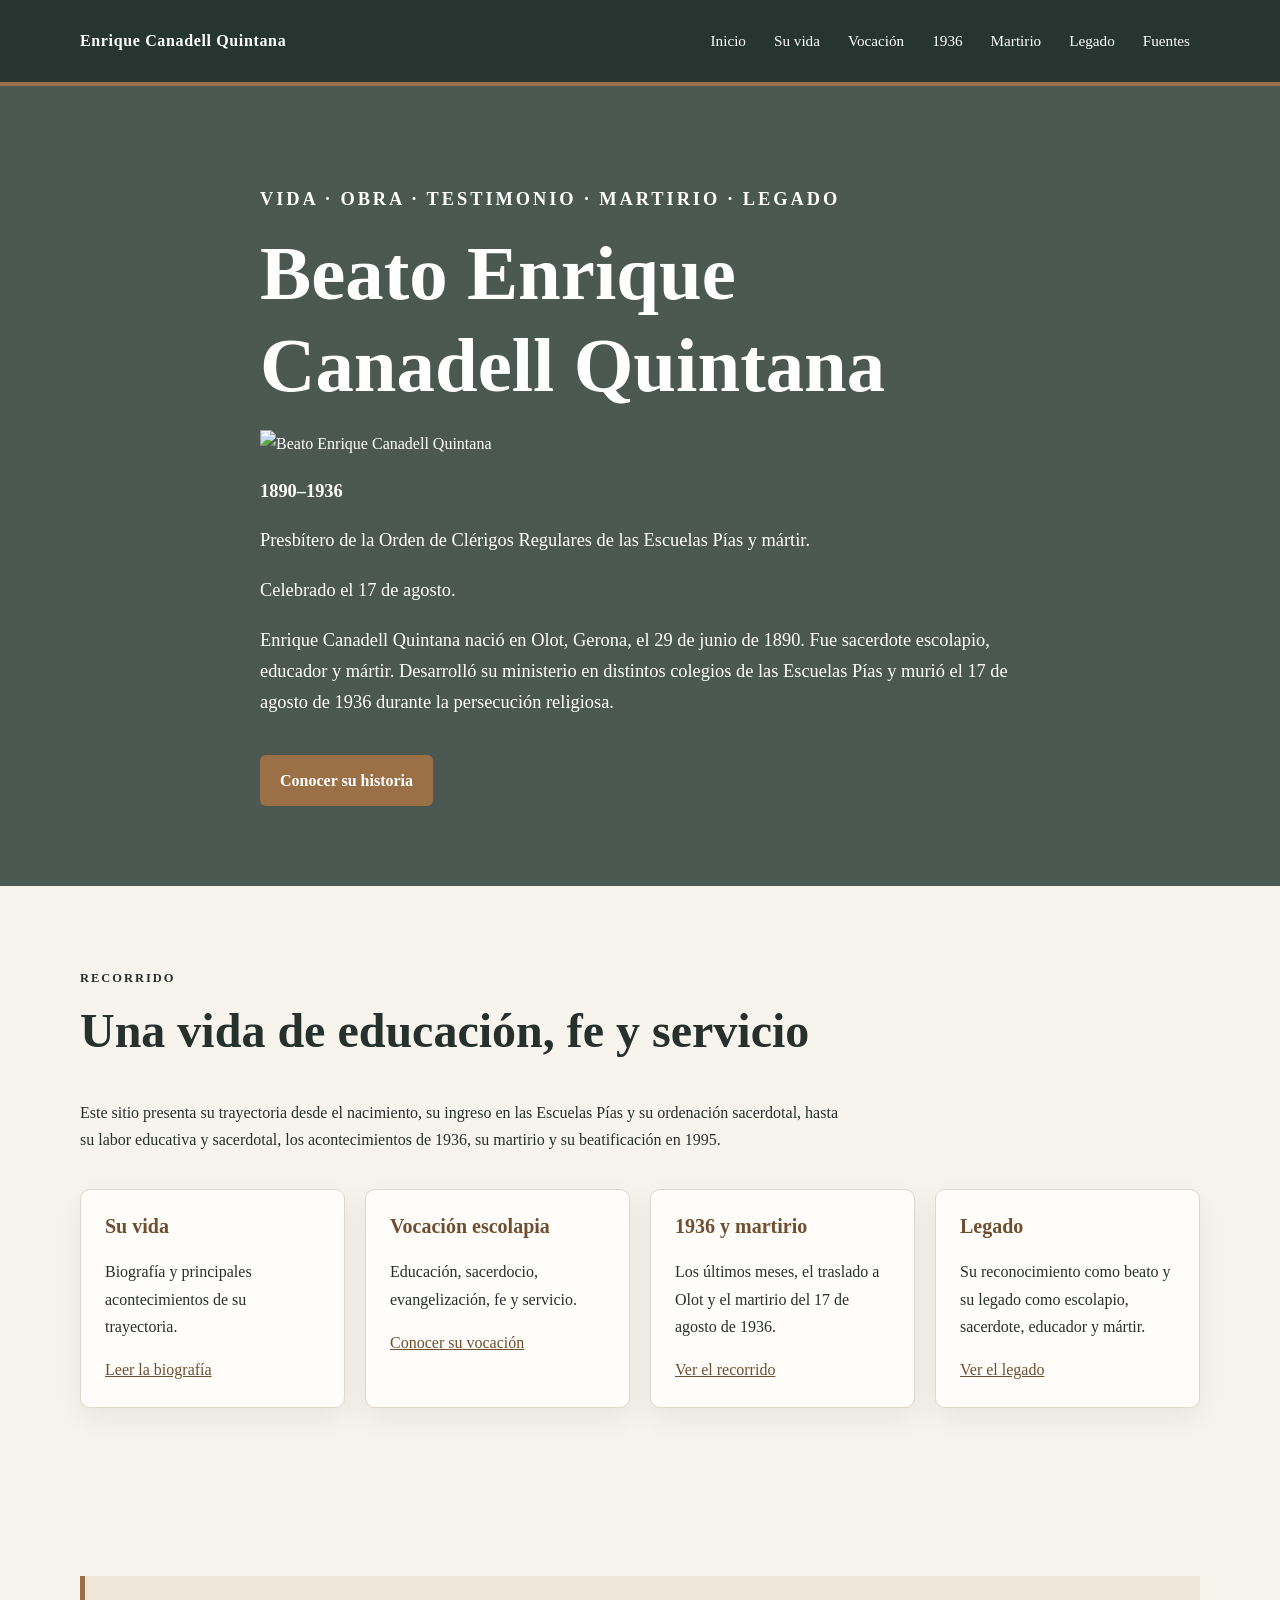
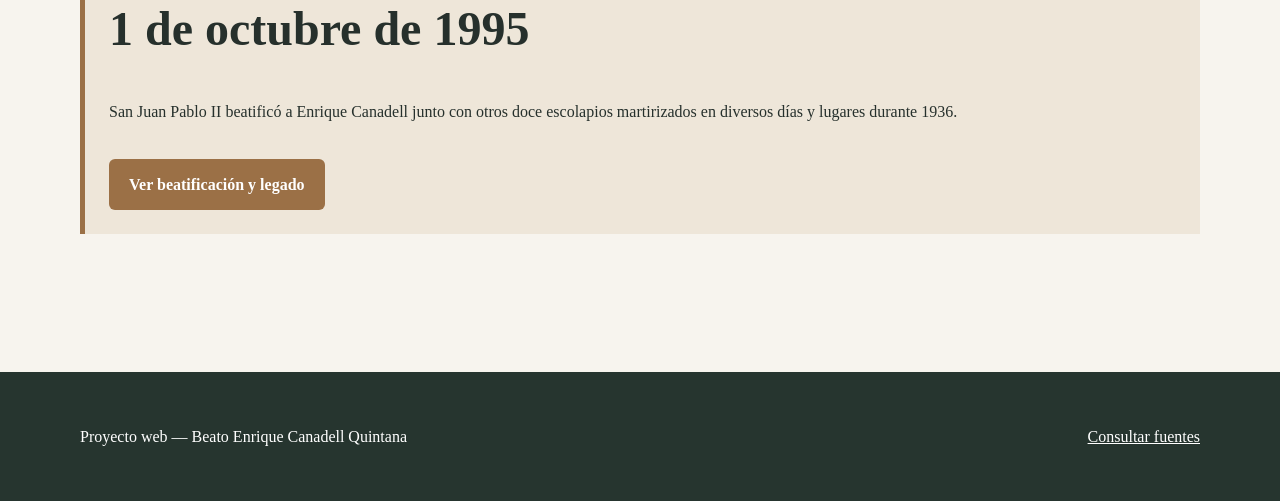
==== index.html @ 8f47cc41 "Update index.html" ====
<!DOCTYPE html>
<html lang="es">
<head>
    <meta charset="UTF-8">
    <meta name="viewport" content="width=device-width, initial-scale=1.0">
    <meta name="description" content="Proyecto web sobre el Beato Enrique Canadell Quintana.">
    <title>Inicio | Beato Enrique Canadell Quintana</title>
    <link rel="stylesheet" href="css/style.css">
</head>
<body>
    <a class="skip-link" href="#contenido">Saltar al contenido</a>
    <header class="site-header">
        <div class="container header-inner">
            <a class="logo" href="index.html">Enrique Canadell Quintana</a>
            <nav aria-label="Navegación principal">
                <ul class="nav-list">
                <li><a href="index.html">Inicio</a></li>
                <li><a href="pages/vida.html">Su vida</a></li>
                <li><a href="pages/vocacion.html">Vocación</a></li>
                <li><a href="pages/1936.html">1936</a></li>
                <li><a href="pages/martirio.html">Martirio</a></li>
                <li><a href="pages/legado.html">Legado</a></li>
                <li><a href="pages/fuentes.html">Fuentes</a></li>
                </ul>
            </nav>
        </div>
    </header>

    <main id="contenido">
        <section class="hero">
            <div class="container hero-content">
                <p class="eyebrow">Vida · Obra · Testimonio · Martirio · Legado</p>
                <h1>Beato Enrique Canadell Quintana</h1>
                <img src="inicio.jpeg" alt="Beato Enrique Canadell Quintana">
                <p><strong>1890–1936</strong></p>
                <p>Presbítero de la Orden de Clérigos Regulares de las Escuelas Pías y mártir.</p>
                <p>Celebrado el 17 de agosto.</p>
                <p>Enrique Canadell Quintana nació en Olot, Gerona, el 29 de junio de 1890. Fue sacerdote escolapio, educador y mártir. Desarrolló su ministerio en distintos colegios de las Escuelas Pías y murió el 17 de agosto de 1936 durante la persecución religiosa.</p>
                <a class="button" href="pages/vida.html">Conocer su historia</a>
            </div>
        </section>

        <section>
            <div class="container">
                <div class="section-intro">
                    <p class="eyebrow">Recorrido</p>
                    <h2>Una vida de educación, fe y servicio</h2>
                    <p>Este sitio presenta su trayectoria desde el nacimiento, su ingreso en las Escuelas Pías y su ordenación sacerdotal, hasta su labor educativa y sacerdotal, los acontecimientos de 1936, su martirio y su beatificación en 1995.</p>
                </div>

                <div class="cards">
                    <article class="card">
                        <h3>Su vida</h3>
                        <p>Biografía y principales acontecimientos de su trayectoria.</p>
                        <a href="pages/vida.html">Leer la biografía</a>
                    </article>
                    <article class="card">
                        <h3>Vocación escolapia</h3>
                        <p>Educación, sacerdocio, evangelización, fe y servicio.</p>
                        <a href="pages/vocacion.html">Conocer su vocación</a>
                    </article>
                    <article class="card">
                        <h3>1936 y martirio</h3>
                        <p>Los últimos meses, el traslado a Olot y el martirio del 17 de agosto de 1936.</p>
                        <a href="pages/1936.html">Ver el recorrido</a>
                    </article>
                    <article class="card">
                        <h3>Legado</h3>
                        <p>Su reconocimiento como beato y su legado como escolapio, sacerdote, educador y mártir.</p>
                        <a href="pages/legado.html">Ver el legado</a>
                    </article>
                </div>
            </div>
        </section>

        <section>
            <div class="container">
                <div class="highlight">
                    <h2>1 de octubre de 1995</h2>
                    <p>San Juan Pablo II beatificó a Enrique Canadell junto con otros doce escolapios martirizados en diversos días y lugares durante 1936.</p>
                    <a class="button" href="pages/legado.html">Ver beatificación y legado</a>
                </div>
            </div>
        </section>
    </main>

    <footer>
        <div class="container footer-inner">
            <p>Proyecto web — Beato Enrique Canadell Quintana</p>
            <p><a href="pages/fuentes.html">Consultar fuentes</a></p>
        </div>
    </footer>
</body>
</html>
---- css/style.css ----
:root {
  --bg: #f7f4ee;
  --surface: #fffdf9;
  --surface-dark: #26352f;
  --text: #26302c;
  --muted: #68736d;
  --accent: #9b7046;
  --accent-dark: #6f4e31;
  --line: #ded7cc;
  --white: #ffffff;
  --max-width: 1120px;
  --shadow: 0 10px 30px rgba(38, 48, 44, 0.08);
}

* {
  box-sizing: border-box;
}

html {
  scroll-behavior: smooth;
}

body {
  margin: 0;
  font-family: Georgia, "Times New Roman", serif;
  background: var(--bg);
  color: var(--text);
  line-height: 1.7;
}

img {
  max-width: 100%;
  height: auto;
  display: block;
}

a {
  color: var(--accent-dark);
}

.container {
  width: min(92%, var(--max-width));
  margin-inline: auto;
}

.site-header {
  background: var(--surface-dark);
  color: var(--white);
  border-bottom: 4px solid var(--accent);
}

.header-inner {
  min-height: 82px;
  display: flex;
  align-items: center;
  justify-content: space-between;
  gap: 24px;
}

.logo {
  color: var(--white);
  text-decoration: none;
  font-weight: 700;
  letter-spacing: 0.04em;
}

.nav-list {
  list-style: none;
  padding: 0;
  margin: 0;
  display: flex;
  flex-wrap: wrap;
  justify-content: flex-end;
  gap: 8px;
}

.nav-list a {
  color: var(--white);
  text-decoration: none;
  display: block;
  padding: 8px 10px;
  border-radius: 6px;
  font-size: 0.95rem;
}

.nav-list a:hover,
.nav-list a:focus {
  background: rgba(255,255,255,0.12);
}

.hero {
  padding: 80px 0;
  background:
    linear-gradient(rgba(38,53,47,0.82), rgba(38,53,47,0.82)),
    url("../img/enrique-canadell.jpg") center/cover;
  color: var(--white);
}

.hero-content {
  max-width: 760px;
}

.eyebrow {
  text-transform: uppercase;
  letter-spacing: 0.16em;
  font-size: 0.78rem;
  font-weight: 700;
  margin-bottom: 12px;
}

h1, h2, h3 {
  line-height: 1.2;
}

h1 {
  font-size: clamp(2.5rem, 6vw, 4.8rem);
  margin: 0 0 18px;
}

h2 {
  font-size: clamp(1.9rem, 4vw, 3rem);
  margin-top: 0;
}

h3 {
  font-size: 1.25rem;
}

.hero p {
  font-size: 1.15rem;
}

.button {
  display: inline-block;
  margin-top: 18px;
  padding: 12px 20px;
  border-radius: 6px;
  background: var(--accent);
  color: var(--white);
  text-decoration: none;
  font-weight: 700;
}

.button:hover,
.button:focus {
  background: var(--accent-dark);
}

.page-hero {
  padding: 55px 0;
  background: var(--surface-dark);
  color: var(--white);
}

.page-hero h1 {
  font-size: clamp(2rem, 5vw, 3.5rem);
}

main section {
  padding: 70px 0;
}

.section-intro {
  max-width: 760px;
  margin-bottom: 36px;
}

.cards {
  display: grid;
  grid-template-columns: repeat(4, 1fr);
  gap: 20px;
}

.card {
  background: var(--surface);
  border: 1px solid var(--line);
  border-radius: 10px;
  padding: 24px;
  box-shadow: var(--shadow);
}

.card h3 {
  margin-top: 0;
  color: var(--accent-dark);
}

.timeline {
  position: relative;
  max-width: 900px;
  margin: 30px auto 0;
  padding-left: 28px;
  border-left: 3px solid var(--accent);
}

.timeline-item {
  position: relative;
  background: var(--surface);
  border: 1px solid var(--line);
  border-radius: 10px;
  padding: 22px 24px;
  margin-bottom: 22px;
  box-shadow: var(--shadow);
}

.timeline-item::before {
  content: "";
  position: absolute;
  left: -39px;
  top: 27px;
  width: 14px;
  height: 14px;
  border: 3px solid var(--bg);
  border-radius: 50%;
  background: var(--accent);
}

.timeline-date {
  color: var(--accent-dark);
  font-weight: 700;
  margin: 0 0 5px;
}

.route {
  display: grid;
  grid-template-columns: repeat(4, 1fr);
  gap: 12px;
  align-items: center;
  margin: 30px 0;
}

.place {
  text-align: center;
  padding: 22px 12px;
  background: var(--surface);
  border: 1px solid var(--line);
  border-radius: 10px;
  font-weight: 700;
}

.arrow {
  text-align: center;
  font-size: 1.8rem;
  color: var(--accent);
}

.highlight {
  background: #eee6d9;
  border-left: 5px solid var(--accent);
  padding: 24px;
  margin: 28px 0;
}

.quote-source {
  color: var(--muted);
  font-size: 0.9rem;
}

.sources {
  padding-left: 20px;
}

footer {
  background: var(--surface-dark);
  color: var(--white);
  padding: 35px 0;
  margin-top: 40px;
}

footer a {
  color: var(--white);
}

.footer-inner {
  display: flex;
  justify-content: space-between;
  gap: 20px;
  flex-wrap: wrap;
}

.skip-link {
  position: absolute;
  left: -9999px;
}

.skip-link:focus {
  left: 10px;
  top: 10px;
  z-index: 100;
  background: var(--white);
  padding: 10px;
}

@media (max-width: 900px) {
  .header-inner {
    align-items: flex-start;
    flex-direction: column;
    padding: 18px 0;
  }

  .nav-list {
    justify-content: flex-start;
  }

  .cards {
    grid-template-columns: repeat(2, 1fr);
  }

  .route {
    grid-template-columns: 1fr;
  }

  .arrow {
    transform: rotate(90deg);
  }
}

@media (max-width: 600px) {
  .cards {
    grid-template-columns: 1fr;
  }

  main section {
    padding: 50px 0;
  }

  .hero {
    padding: 60px 0;
  }
}
.imagen-inicio {
    width: 180px;
    height: auto;
    display: block;
    margin: 15px 0;
    border-radius: 8px;
}
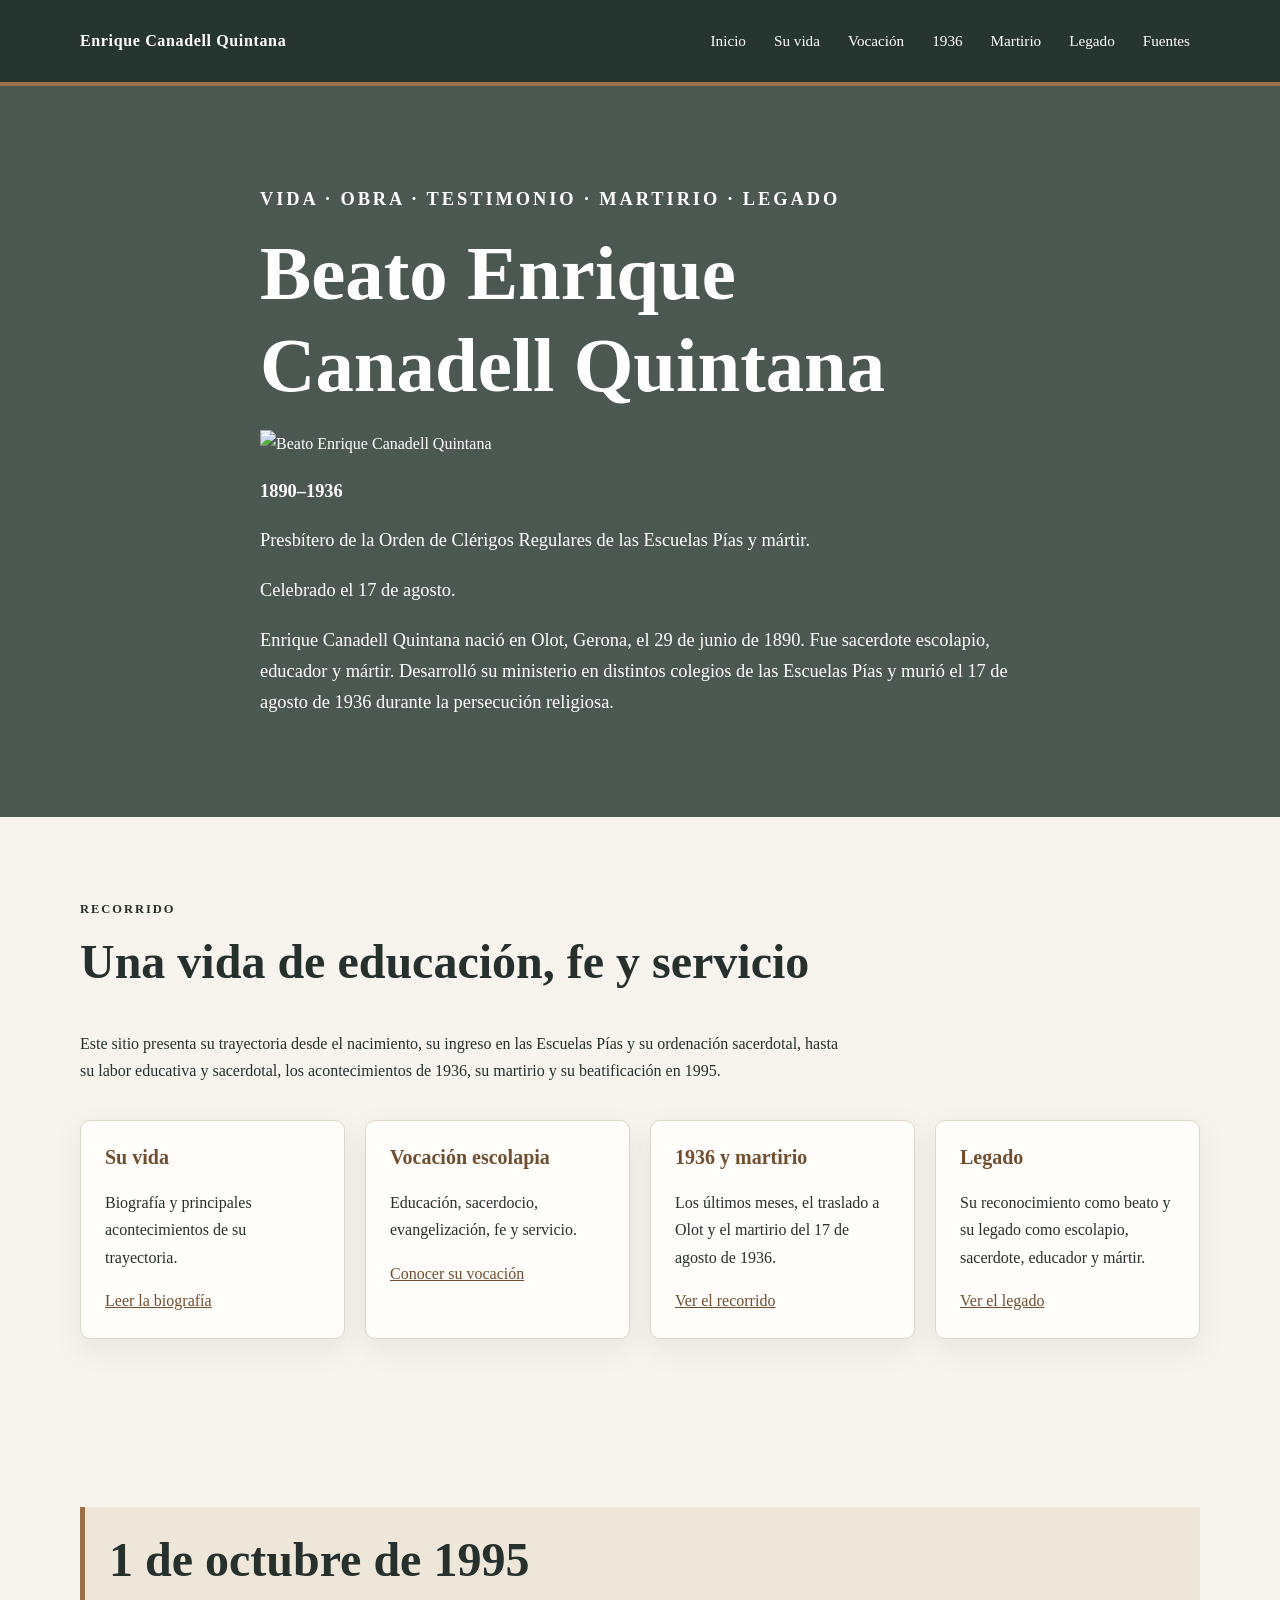
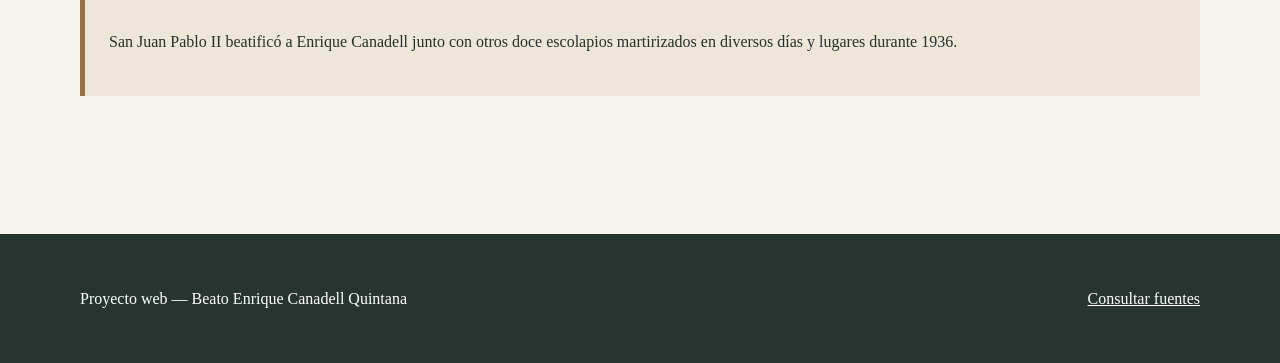
==== commit 1b8aa0cc: "Remove buttons from index.html" ====
--- a/index.html
+++ b/index.html
@@ -36,7 +36,7 @@
                 <p>Presbítero de la Orden de Clérigos Regulares de las Escuelas Pías y mártir.</p>
                 <p>Celebrado el 17 de agosto.</p>
                 <p>Enrique Canadell Quintana nació en Olot, Gerona, el 29 de junio de 1890. Fue sacerdote escolapio, educador y mártir. Desarrolló su ministerio en distintos colegios de las Escuelas Pías y murió el 17 de agosto de 1936 durante la persecución religiosa.</p>
-                <a class="button" href="pages/vida.html">Conocer su historia</a>
+         
             </div>
         </section>
 
@@ -78,7 +78,7 @@
                 <div class="highlight">
                     <h2>1 de octubre de 1995</h2>
                     <p>San Juan Pablo II beatificó a Enrique Canadell junto con otros doce escolapios martirizados en diversos días y lugares durante 1936.</p>
-                    <a class="button" href="pages/legado.html">Ver beatificación y legado</a>
+                
                 </div>
             </div>
         </section>
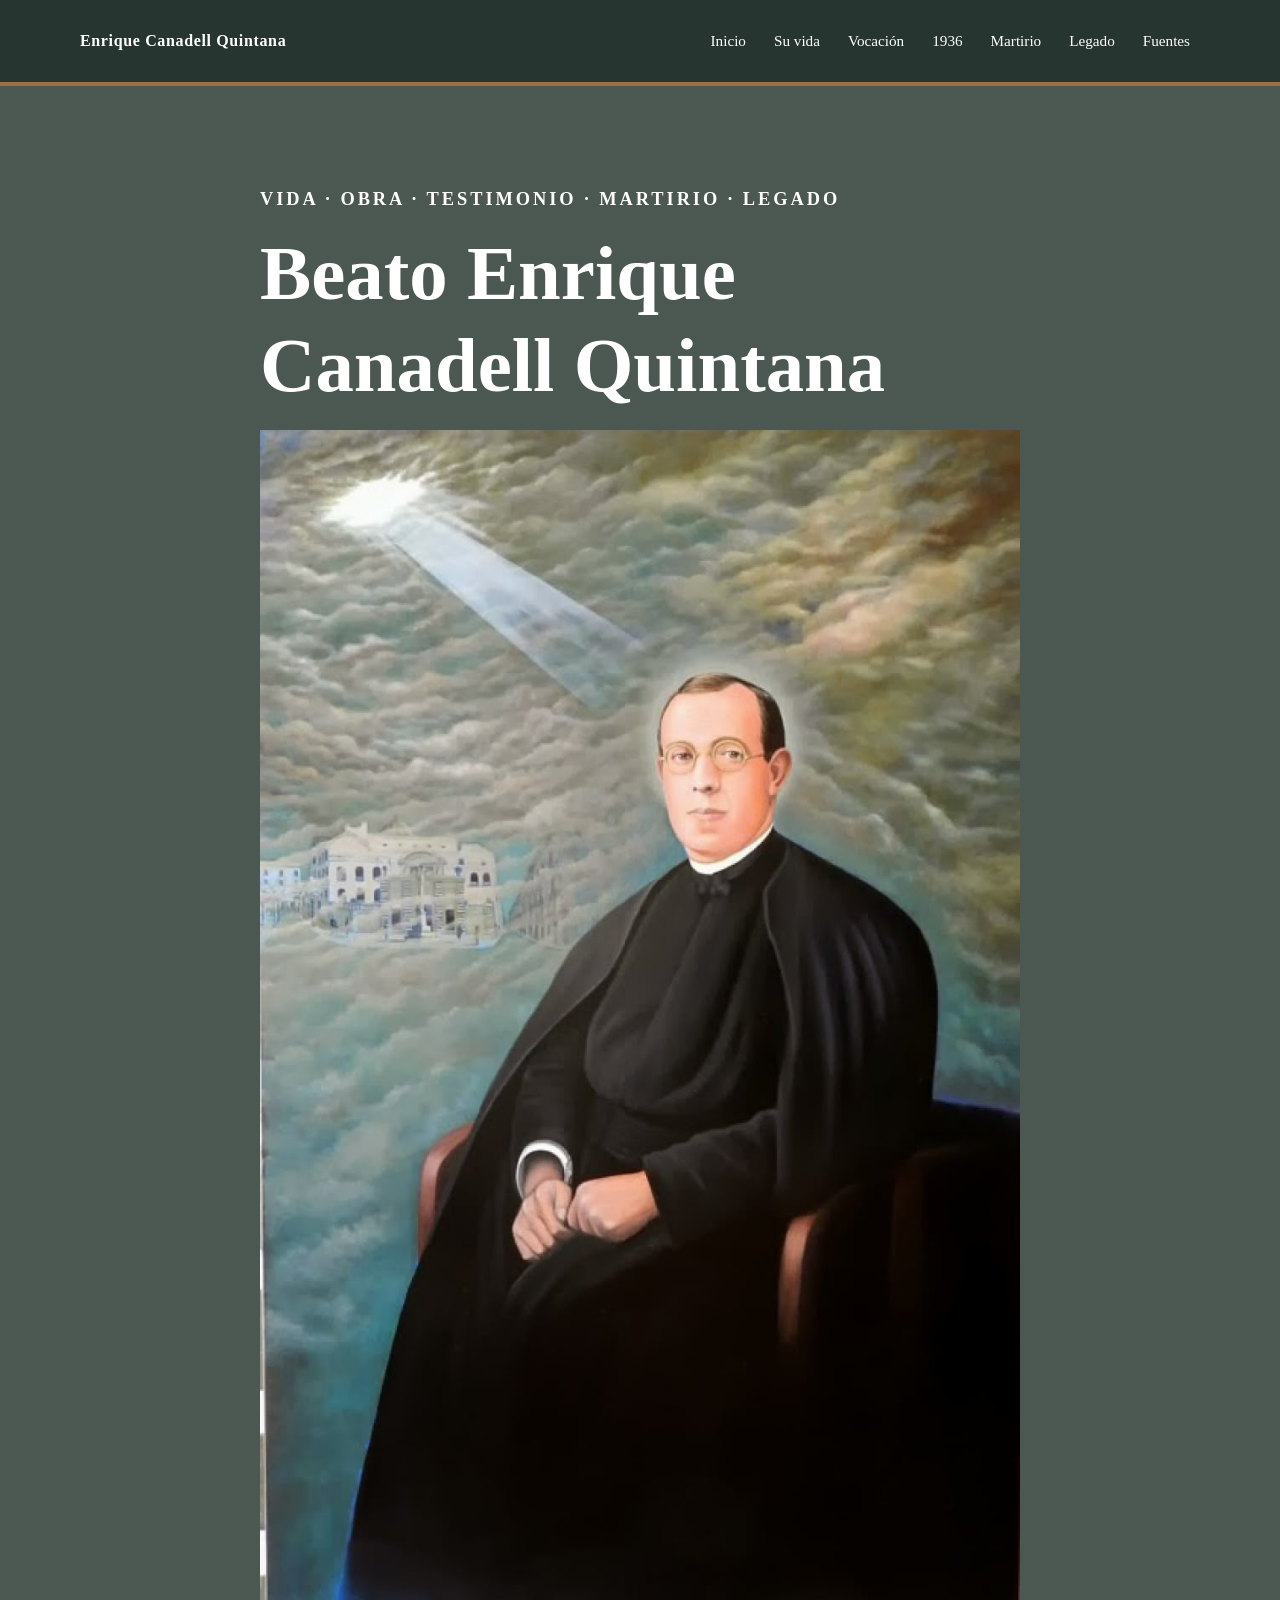
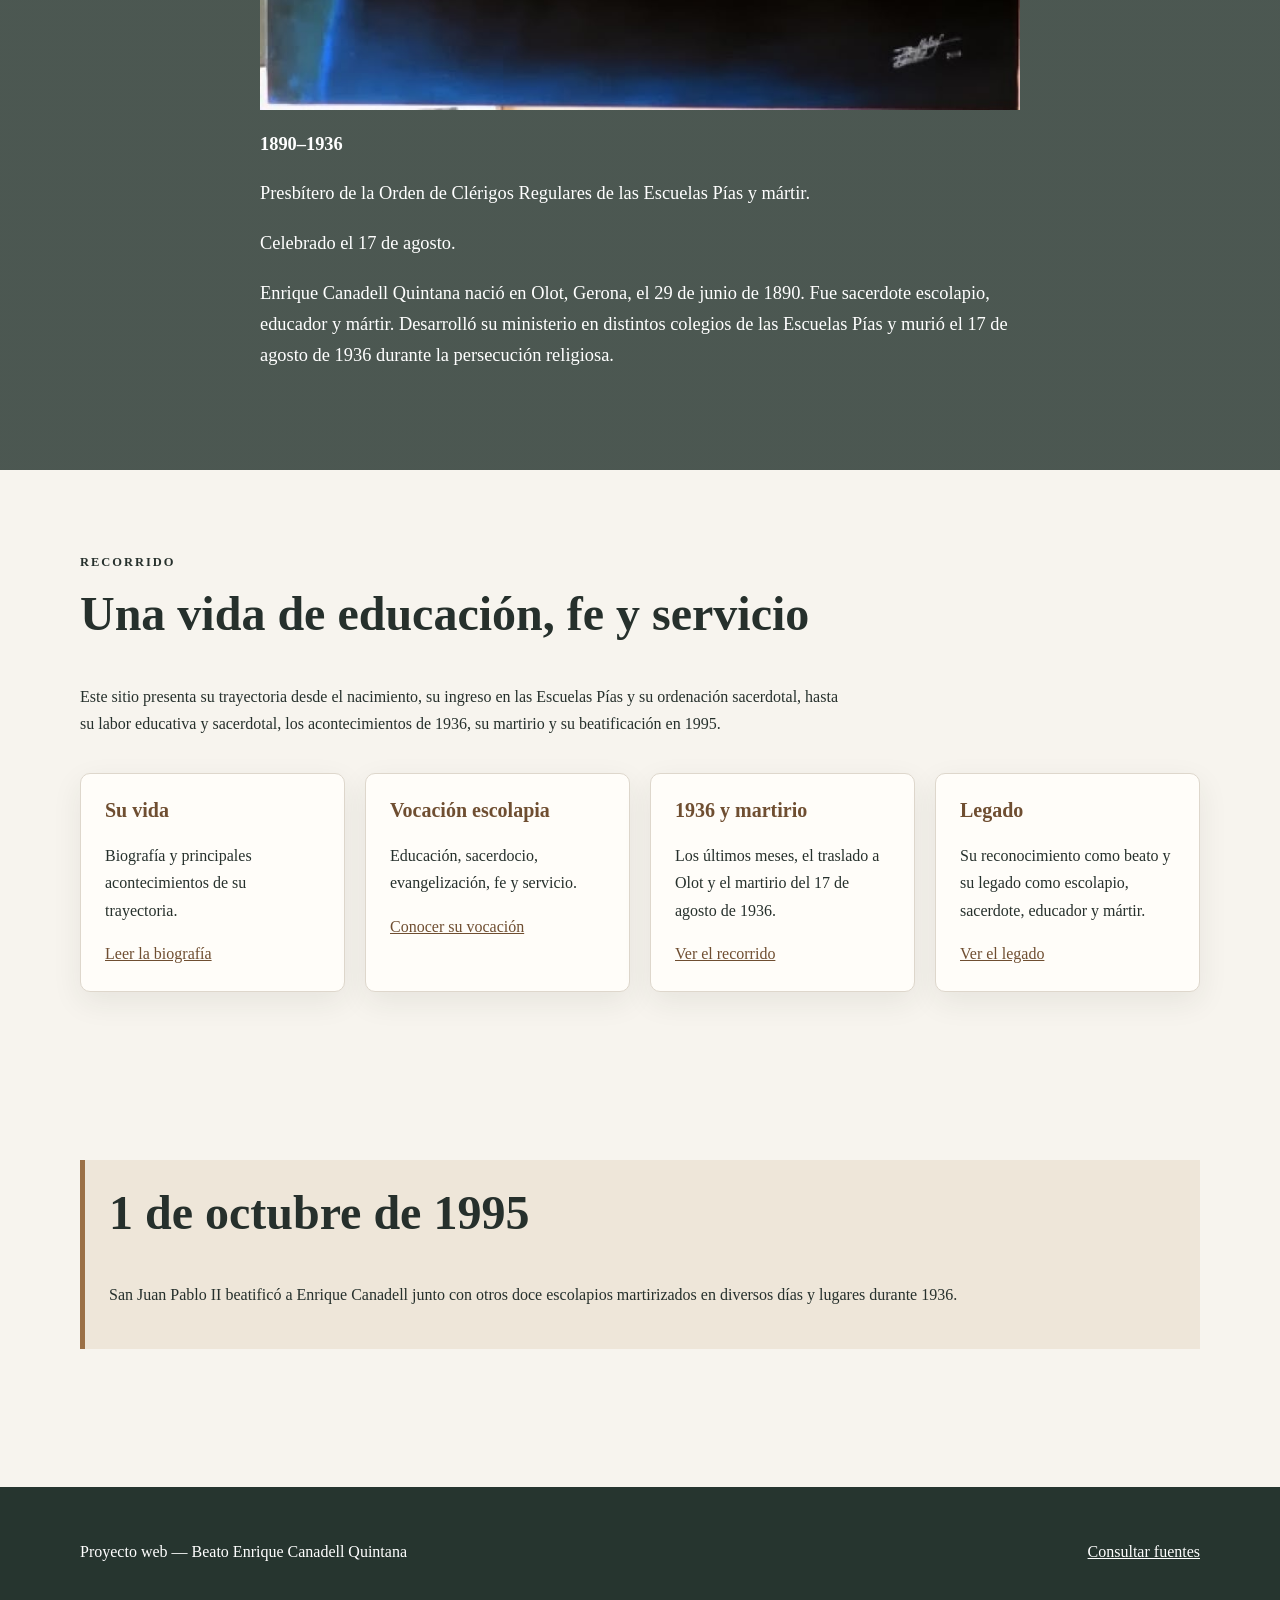
==== commit 3ddfcfc4: "Update index.html" ====
--- a/index.html
+++ b/index.html
@@ -31,7 +31,7 @@
             <div class="container hero-content">
                 <p class="eyebrow">Vida · Obra · Testimonio · Martirio · Legado</p>
                 <h1>Beato Enrique Canadell Quintana</h1>
-                <img src="inicio.jpeg" alt="Beato Enrique Canadell Quintana">
+                <img src="img/inicio.jpeg" alt="Beato Enrique Canadell Quintana">
                 <p><strong>1890–1936</strong></p>
                 <p>Presbítero de la Orden de Clérigos Regulares de las Escuelas Pías y mártir.</p>
                 <p>Celebrado el 17 de agosto.</p>
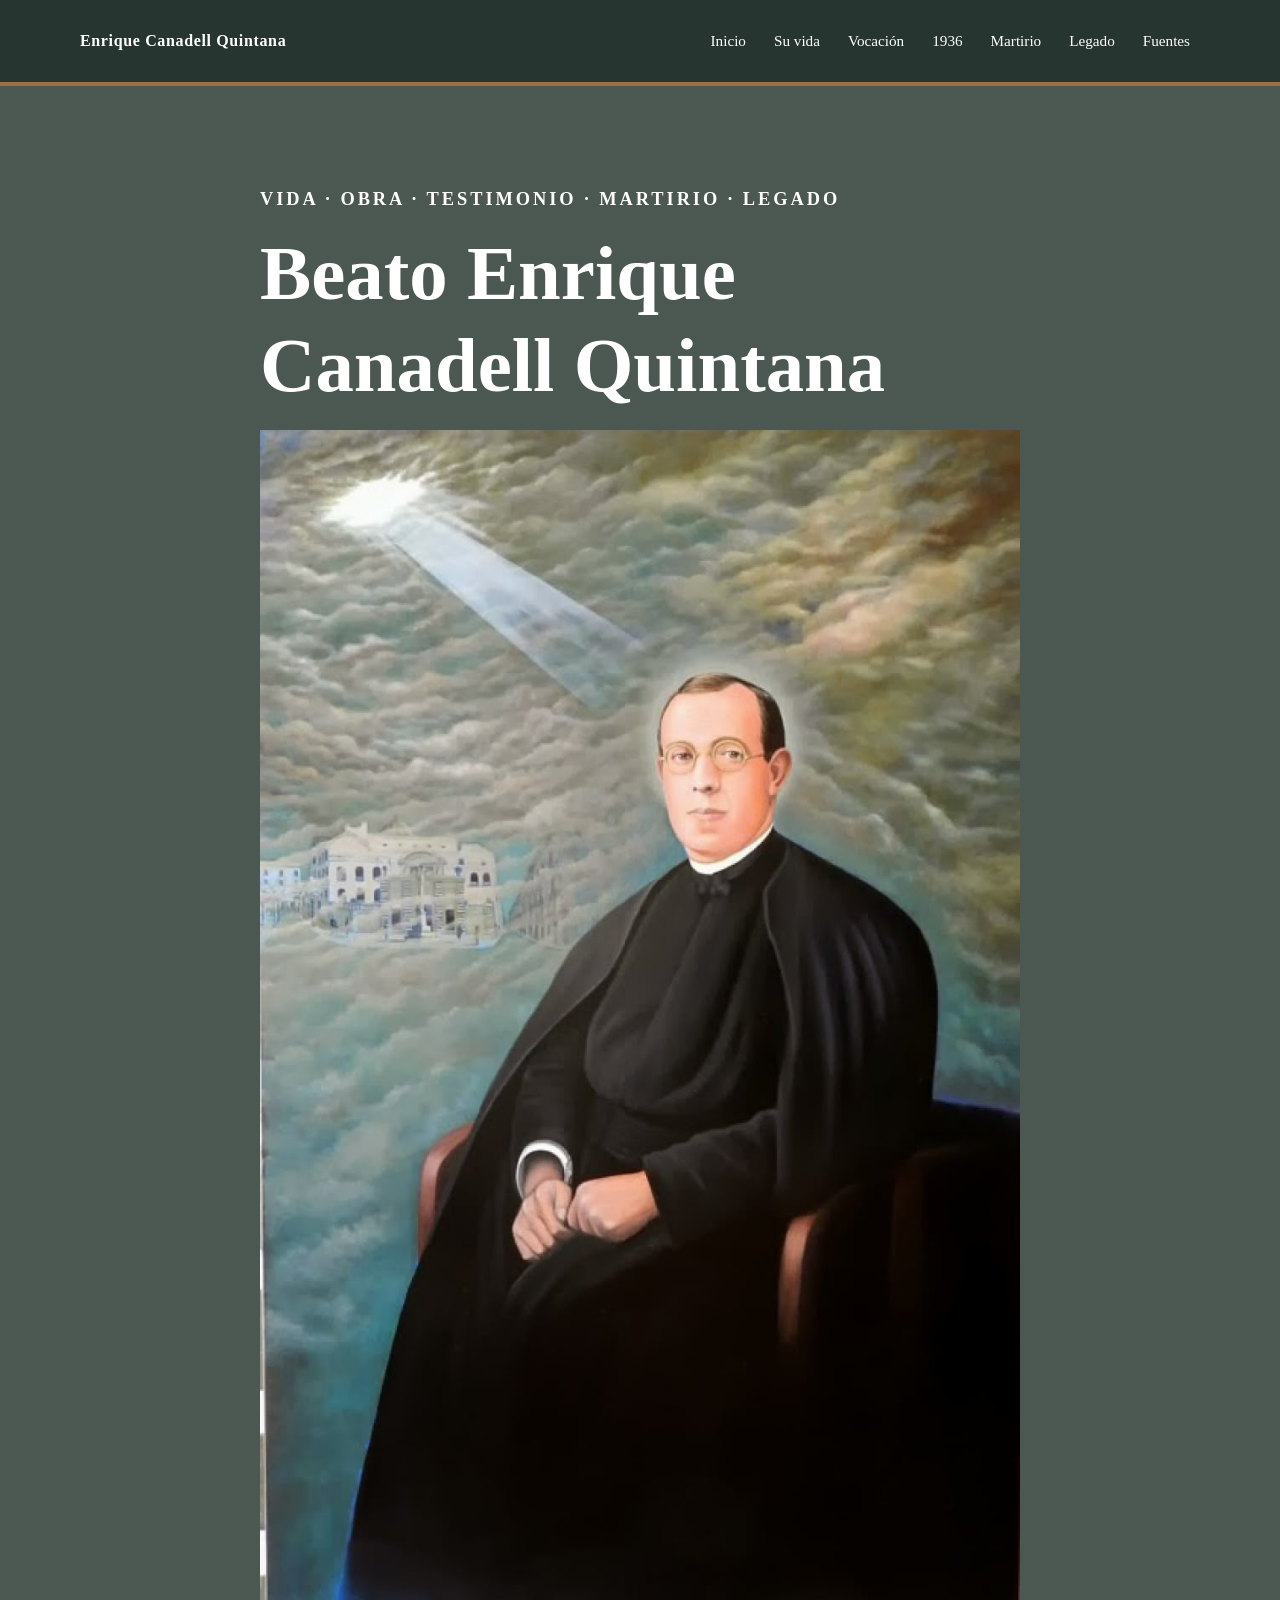
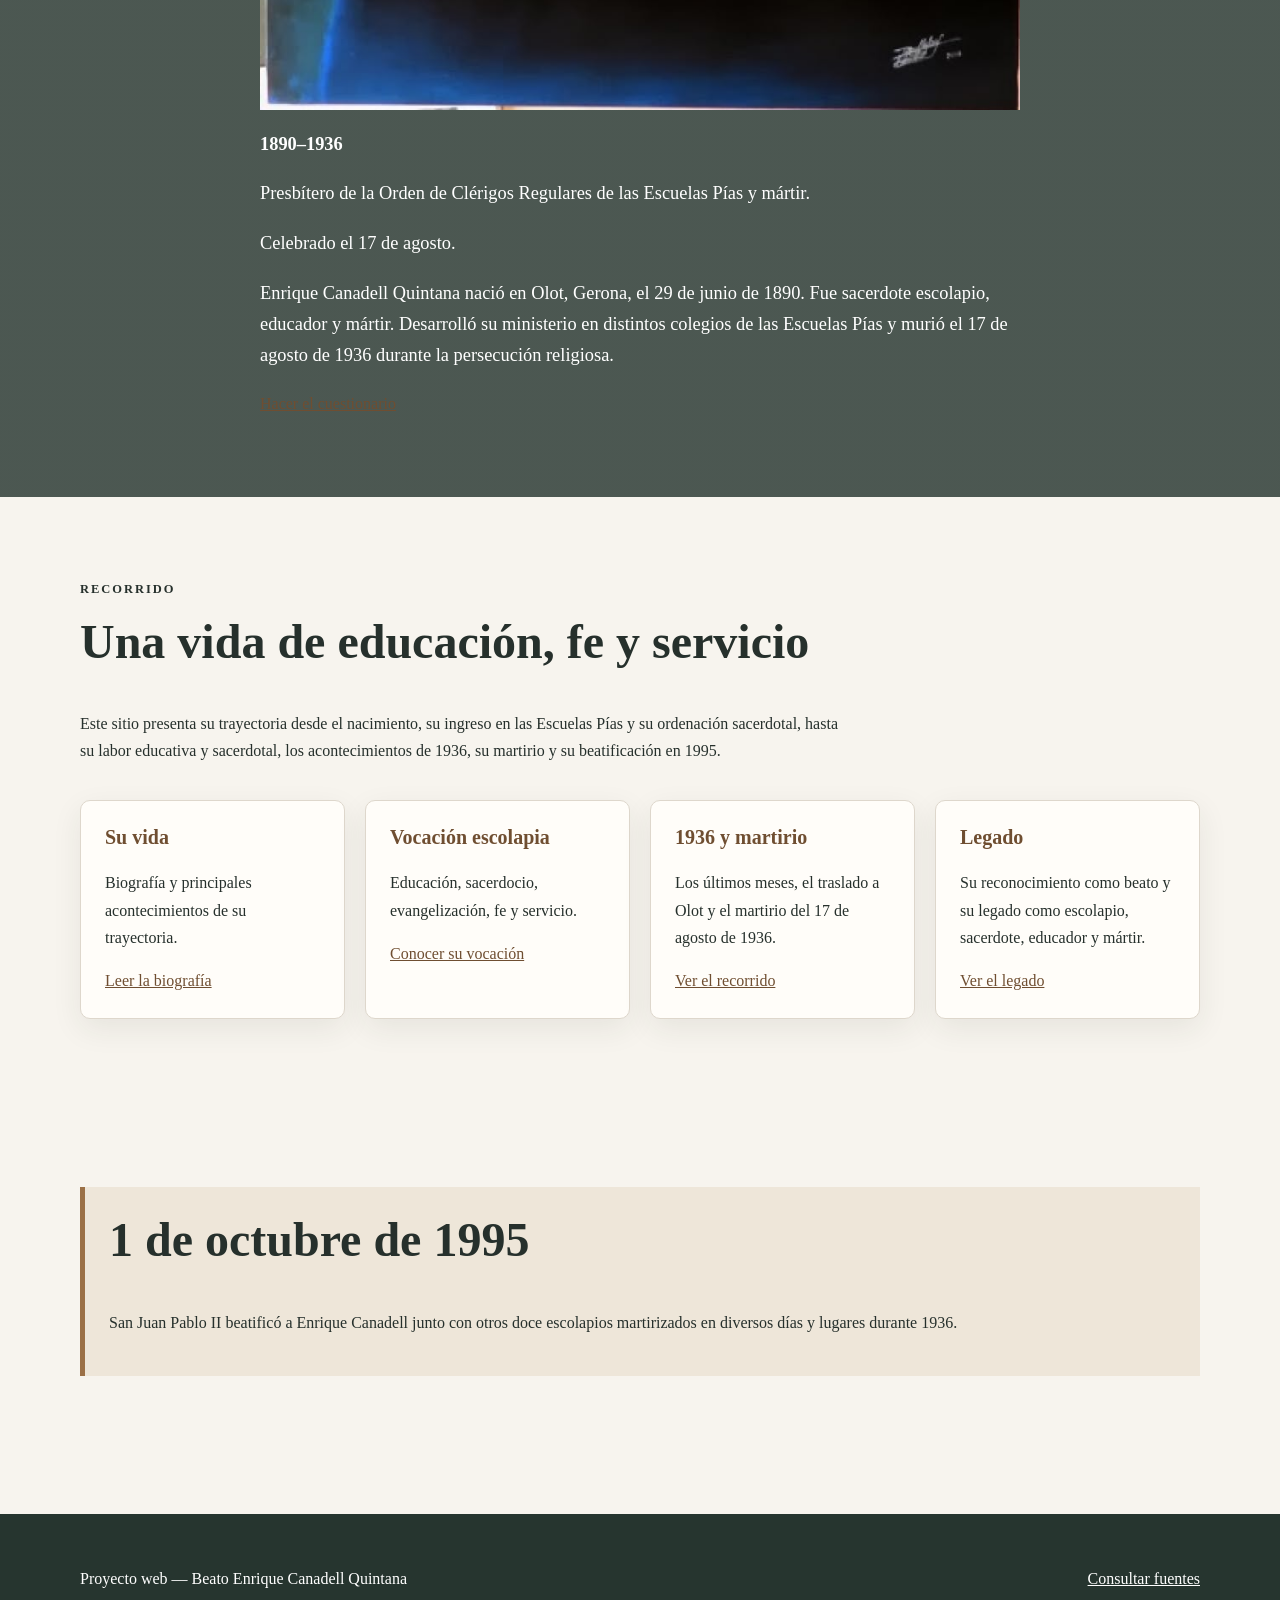
==== commit 34c577f6: "Update index.html" ====
--- a/index.html
+++ b/index.html
@@ -36,7 +36,9 @@
                 <p>Presbítero de la Orden de Clérigos Regulares de las Escuelas Pías y mártir.</p>
                 <p>Celebrado el 17 de agosto.</p>
                 <p>Enrique Canadell Quintana nació en Olot, Gerona, el 29 de junio de 1890. Fue sacerdote escolapio, educador y mártir. Desarrolló su ministerio en distintos colegios de las Escuelas Pías y murió el 17 de agosto de 1936 durante la persecución religiosa.</p>
-         
+         <a href="pages/cuestionario.html" class="boton-cuestionario">
+  Hacer el cuestionario
+</a>
             </div>
         </section>
 
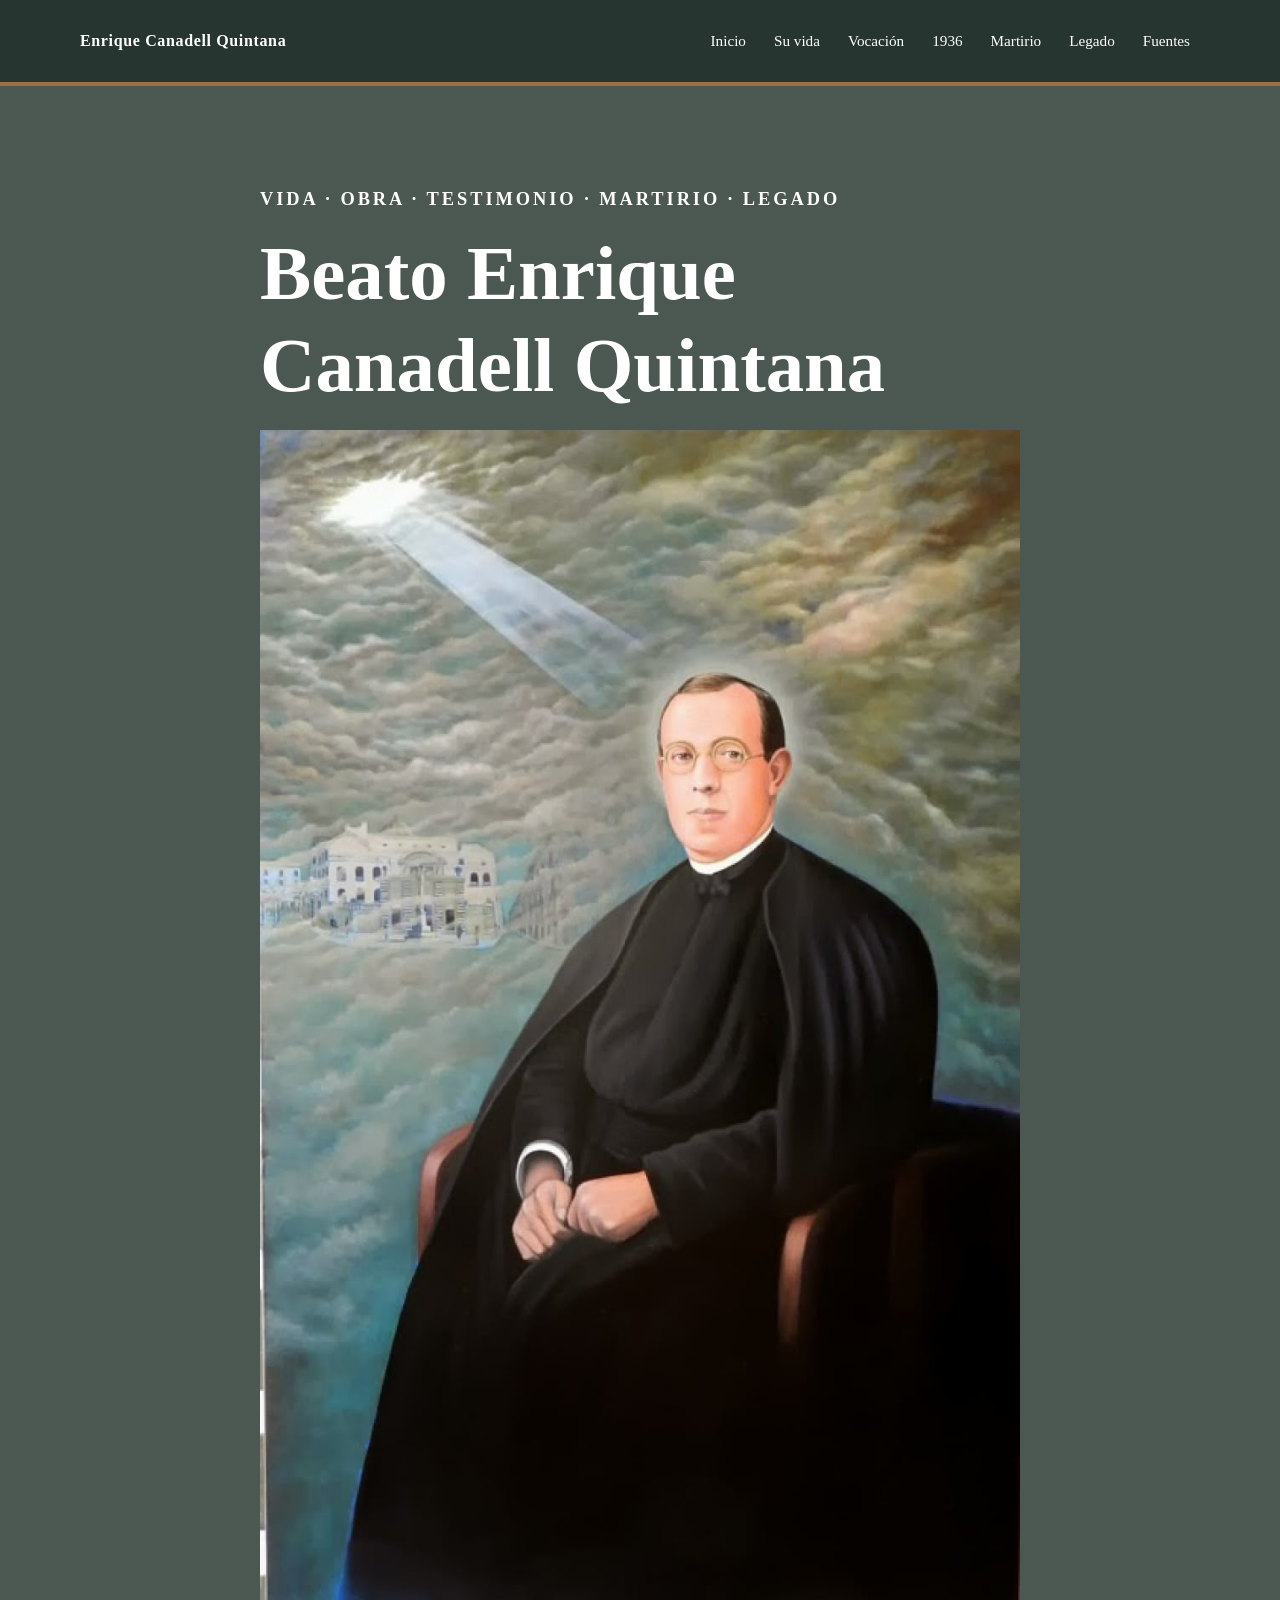
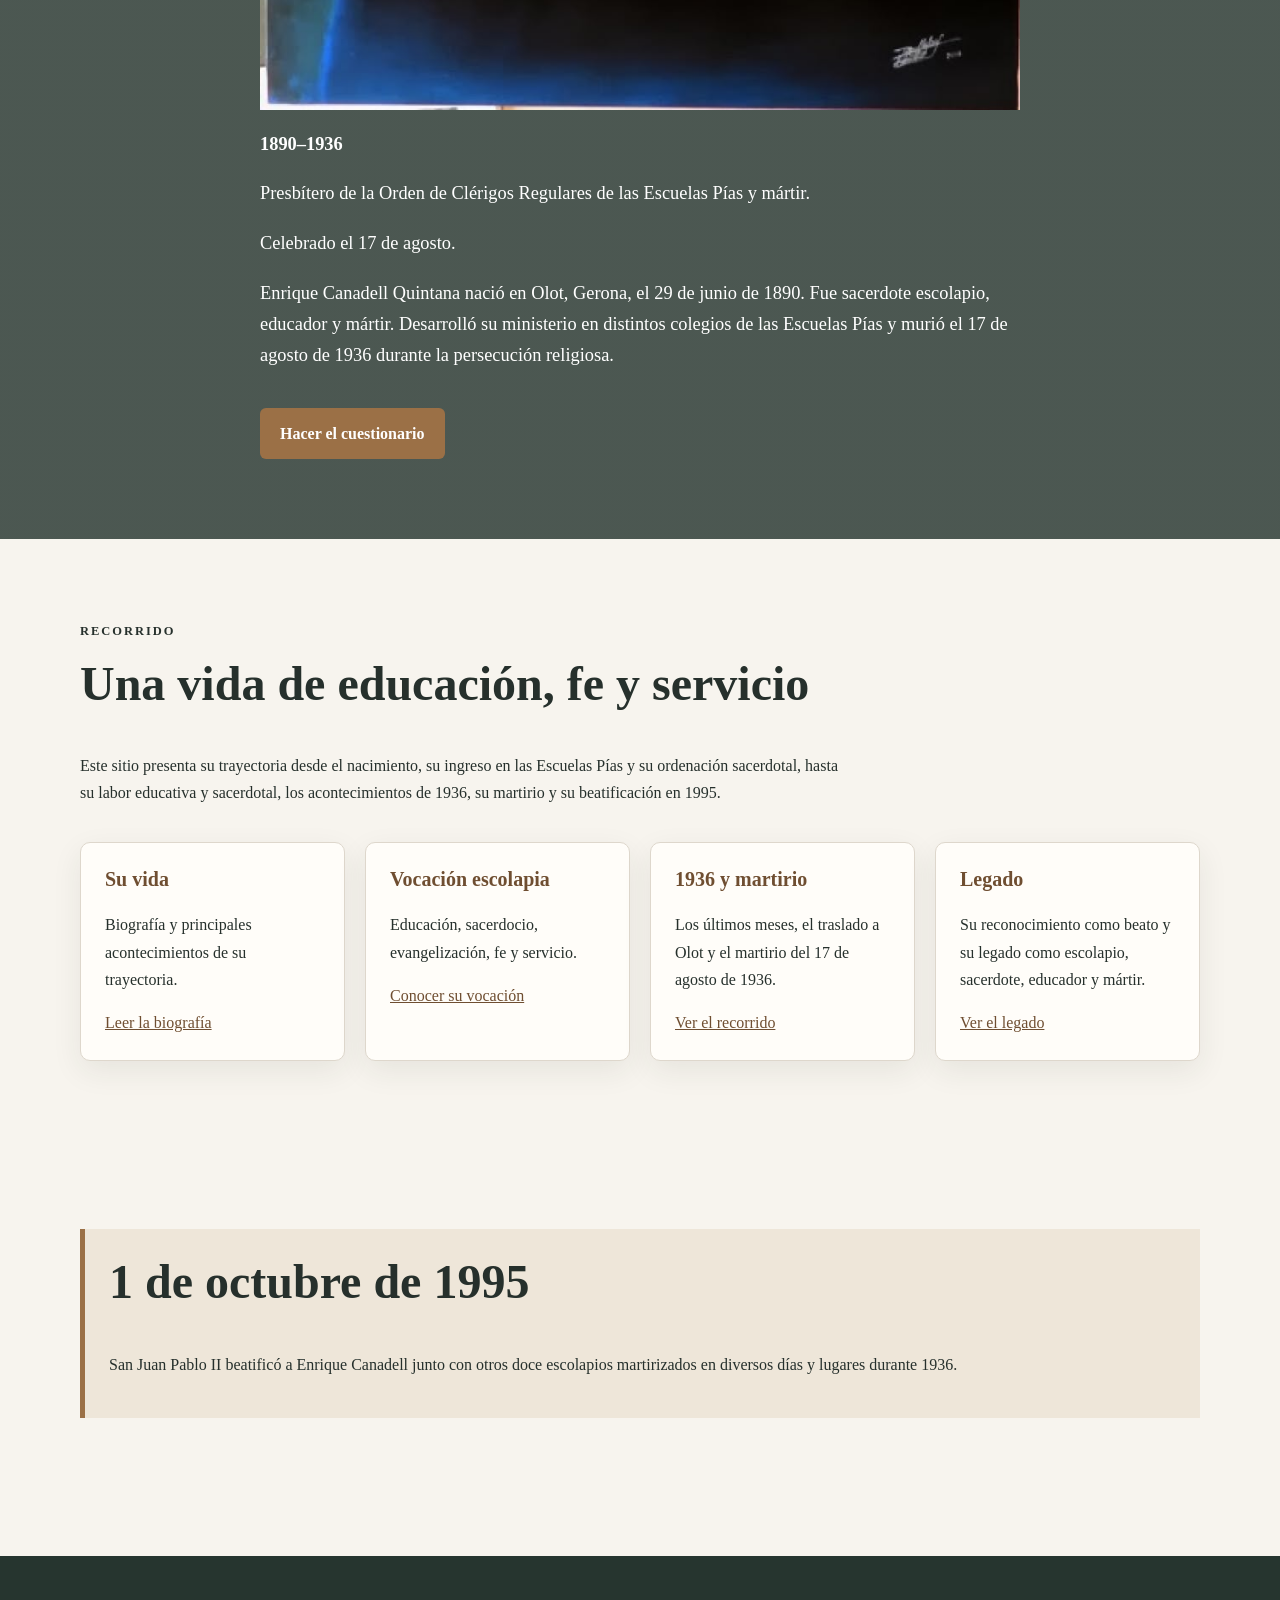
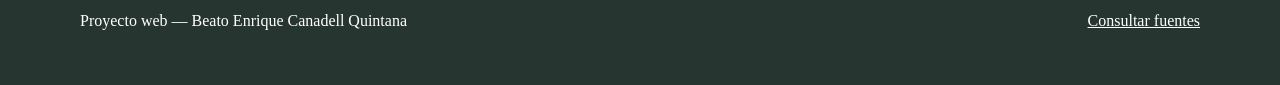
==== commit 558c060f: "Fix button markup in index.html" ====
--- a/index.html
+++ b/index.html
@@ -36,8 +36,7 @@
                 <p>Presbítero de la Orden de Clérigos Regulares de las Escuelas Pías y mártir.</p>
                 <p>Celebrado el 17 de agosto.</p>
                 <p>Enrique Canadell Quintana nació en Olot, Gerona, el 29 de junio de 1890. Fue sacerdote escolapio, educador y mártir. Desarrolló su ministerio en distintos colegios de las Escuelas Pías y murió el 17 de agosto de 1936 durante la persecución religiosa.</p>
-         <a href="pages/cuestionario.html" class="boton-cuestionario">
-  Hacer el cuestionario
+        <a class="button" href="pages/cuestionario.html">Hacer el cuestionario</a>
 </a>
             </div>
         </section>
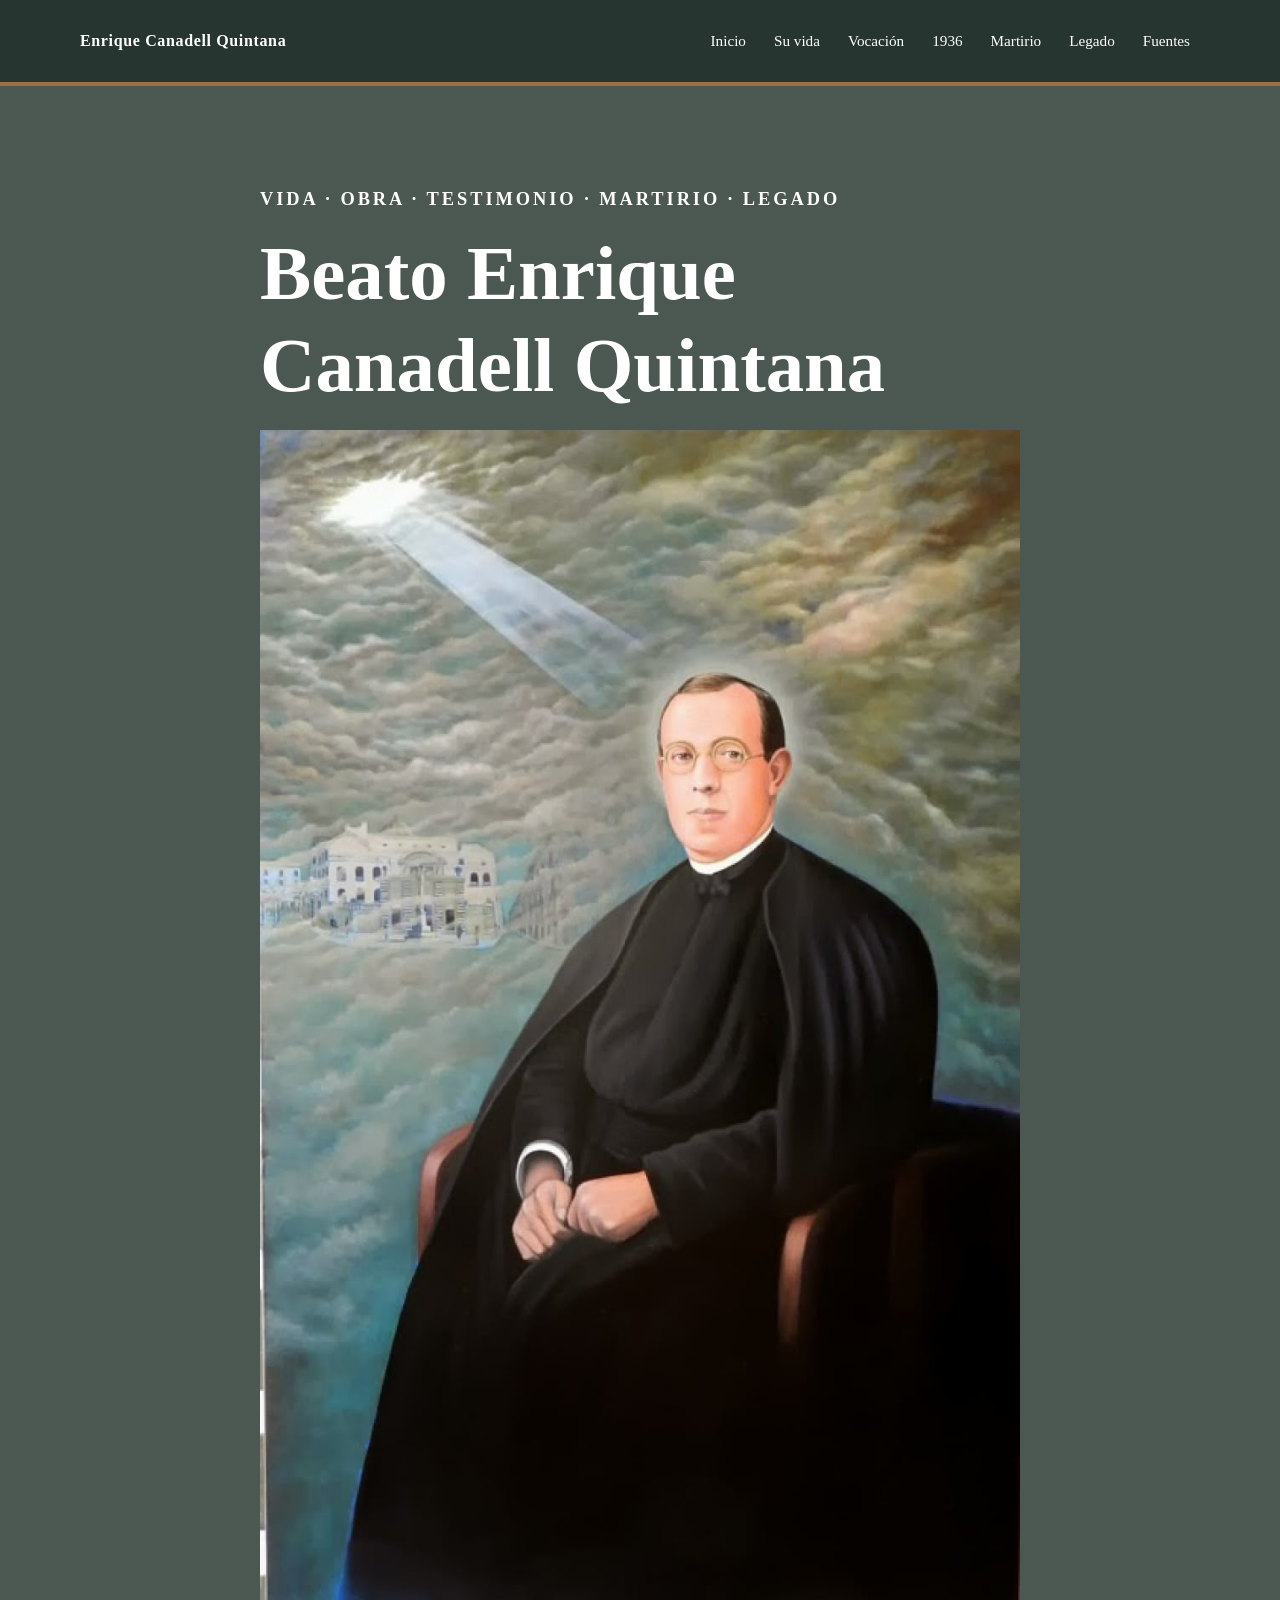
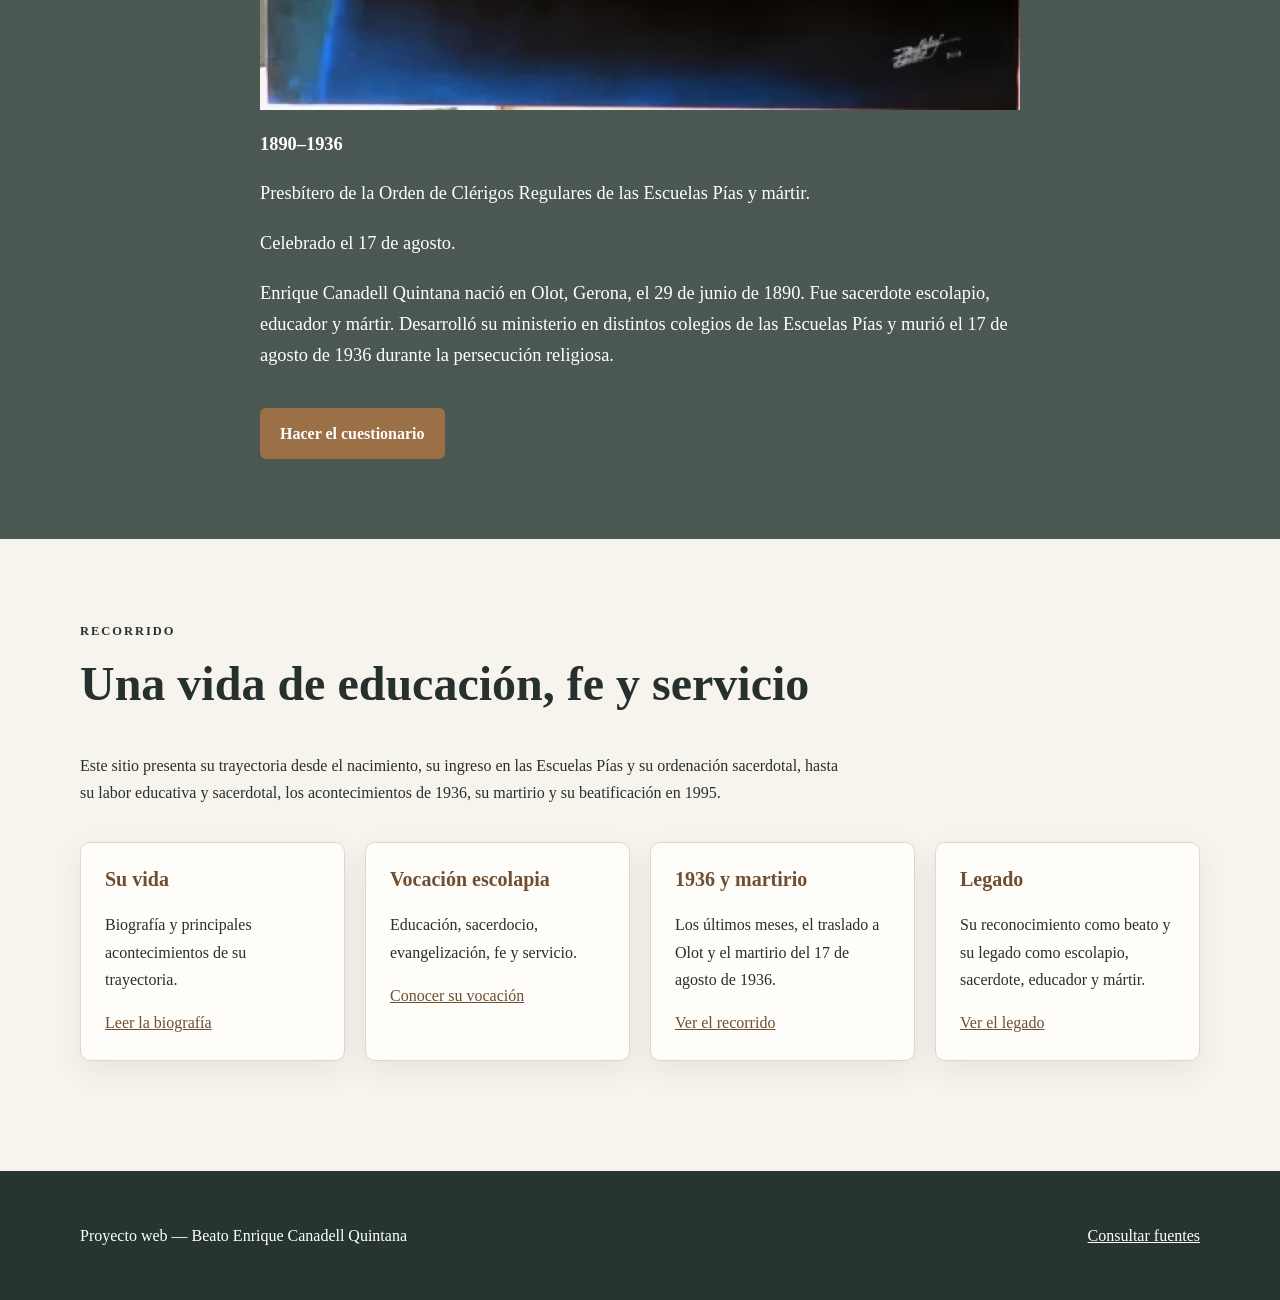
==== commit de43125d: "Update index.html" ====
--- a/index.html
+++ b/index.html
@@ -37,7 +37,7 @@
                 <p>Celebrado el 17 de agosto.</p>
                 <p>Enrique Canadell Quintana nació en Olot, Gerona, el 29 de junio de 1890. Fue sacerdote escolapio, educador y mártir. Desarrolló su ministerio en distintos colegios de las Escuelas Pías y murió el 17 de agosto de 1936 durante la persecución religiosa.</p>
         <a class="button" href="pages/cuestionario.html">Hacer el cuestionario</a>
-</a>
+            </a>
             </div>
         </section>
 
@@ -73,16 +73,6 @@
                 </div>
             </div>
         </section>
-
-        <section>
-            <div class="container">
-                <div class="highlight">
-                    <h2>1 de octubre de 1995</h2>
-                    <p>San Juan Pablo II beatificó a Enrique Canadell junto con otros doce escolapios martirizados en diversos días y lugares durante 1936.</p>
-                
-                </div>
-            </div>
-        </section>
     </main>
 
     <footer>
--- a/css/style.css
+++ b/css/style.css
@@ -334,3 +334,58 @@
     margin: 15px 0;
     border-radius: 8px;
 }
+
+
+/* DISEÑO DE LA TRIVIA */
+
+body:has(input[type="radio"]) {
+    padding-bottom: 40px;
+}
+
+body:has(input[type="radio"]) > h1 {
+    background-color: var(--surface-dark);
+    color: var(--white);
+    padding: 35px;
+    text-align: center;
+    font-size: 2.5rem;
+    border-bottom: 4px solid var(--accent);
+}
+
+body:has(input[type="radio"]) > h2 {
+    background-color: var(--surface);
+    color: var(--accent-dark);
+    font-size: 1.2rem;
+    padding: 18px;
+    margin: 25px 5% 10px;
+    border: 1px solid var(--line);
+    border-radius: 10px;
+    box-shadow: var(--shadow);
+}
+
+body:has(input[type="radio"]) > input[type="radio"] {
+    margin-left: 6%;
+    accent-color: var(--accent);
+}
+
+body:has(input[type="radio"]) > button {
+    background-color: var(--accent);
+    color: var(--white);
+    padding: 12px 22px;
+    margin: 25px 5px;
+    border: none;
+    border-radius: 6px;
+    cursor: pointer;
+}
+
+body:has(input[type="radio"]) > button:hover {
+    background-color: var(--accent-dark);
+}
+
+#resultado {
+    background-color: var(--surface);
+    padding: 20px;
+    margin: 20px 5%;
+    border: 1px solid var(--line);
+    border-radius: 10px;
+    text-align: center;
+}
